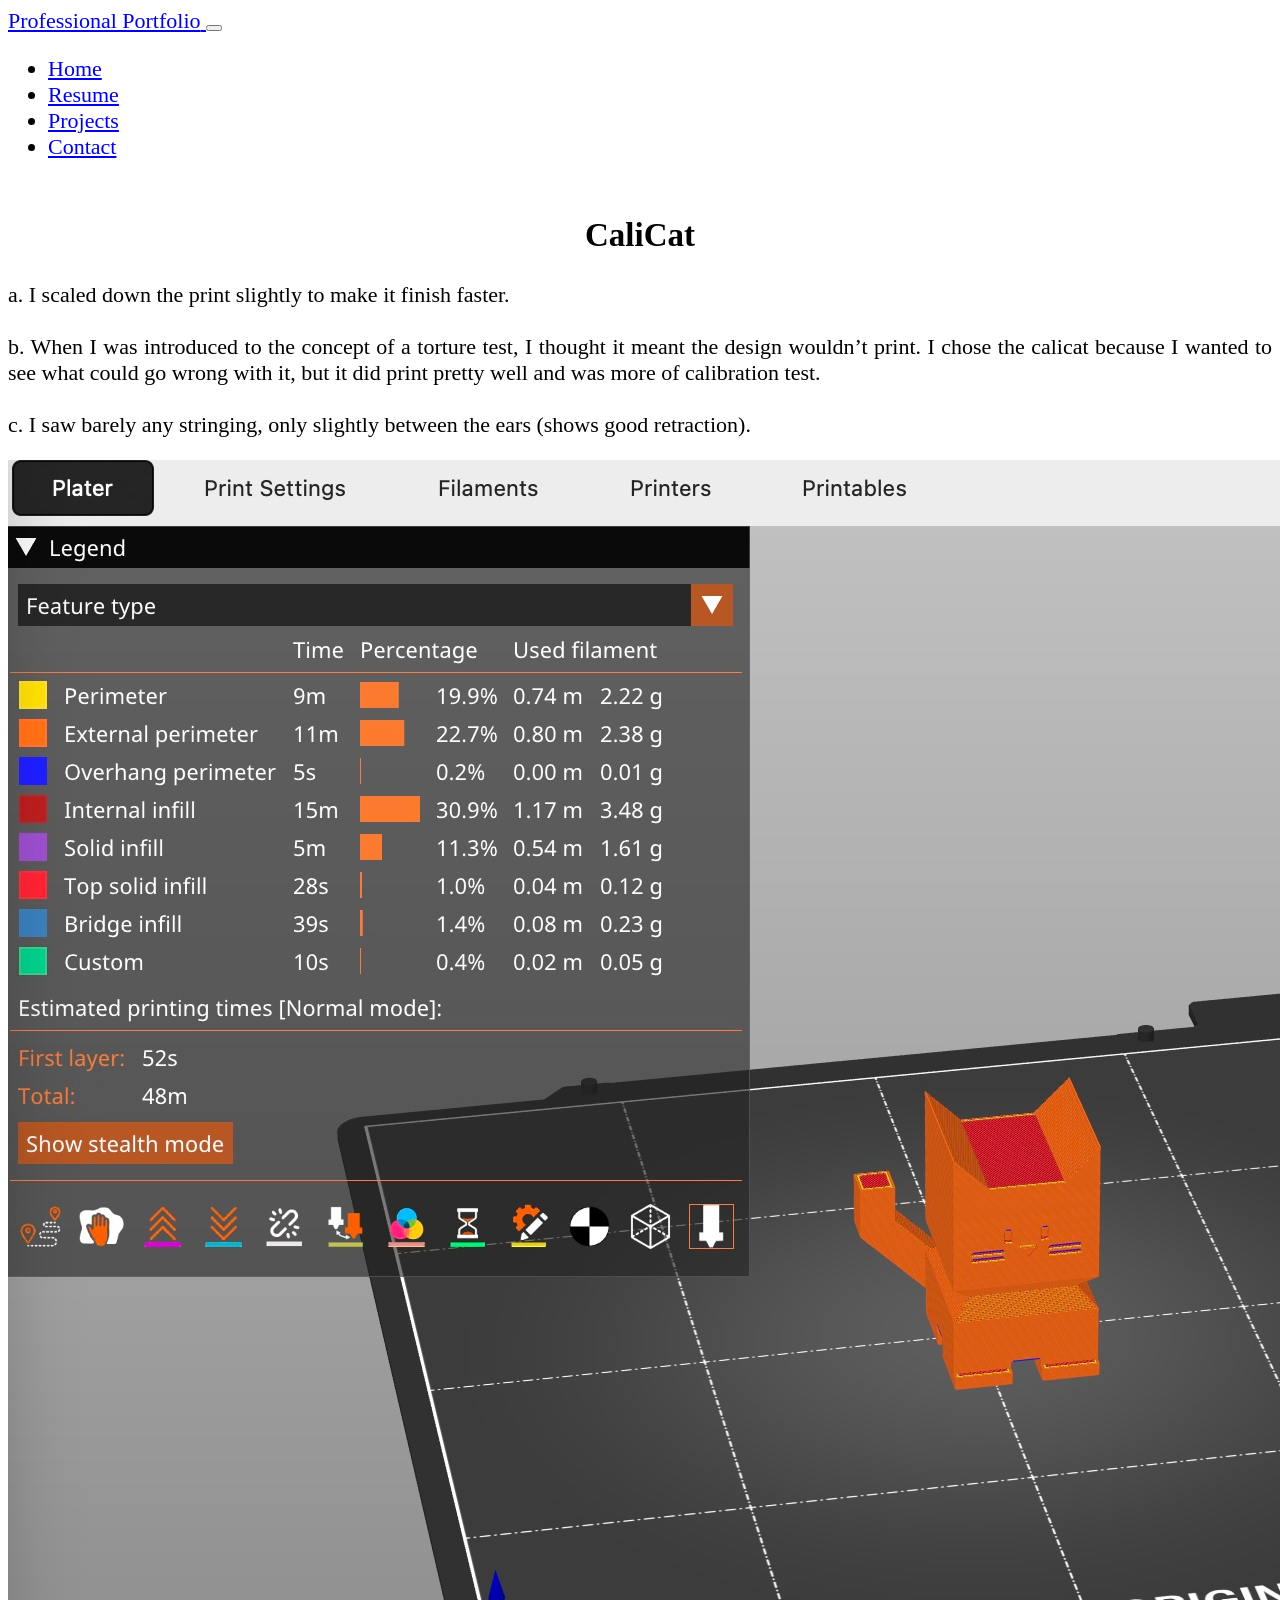
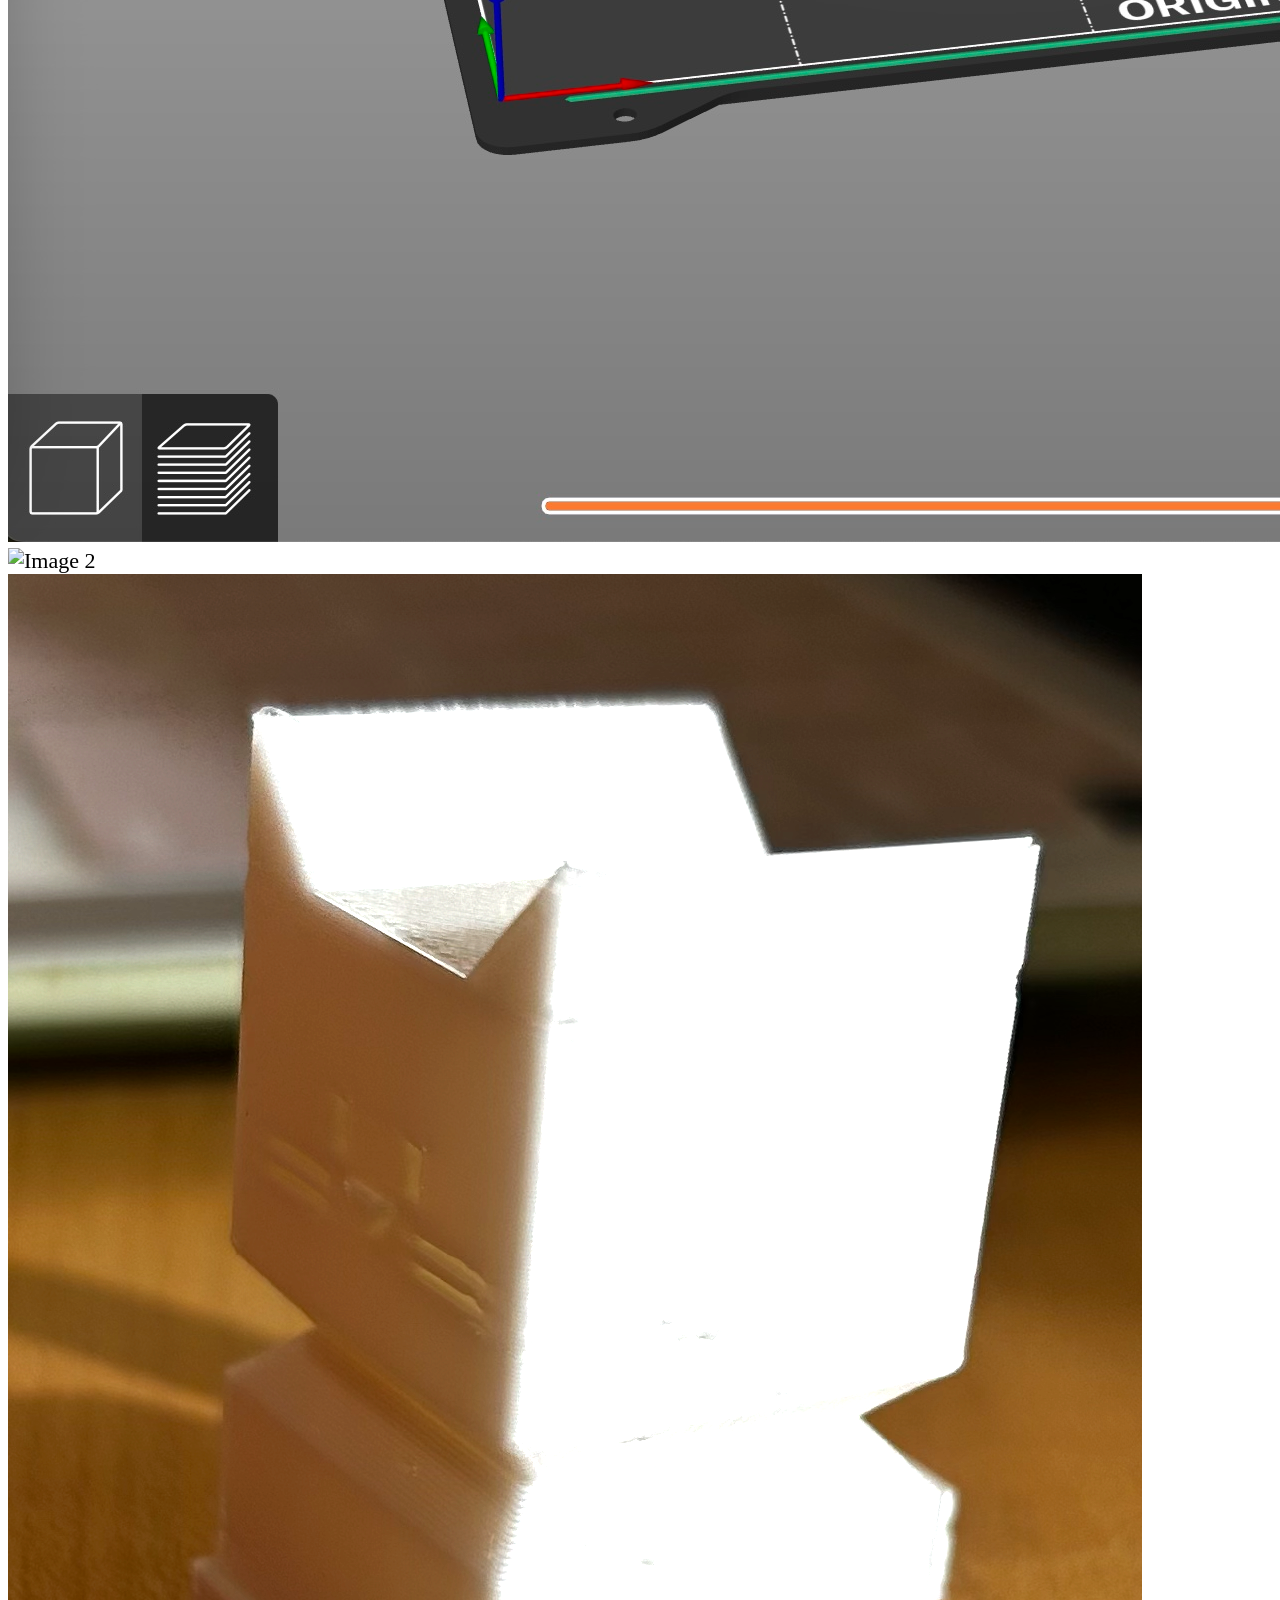
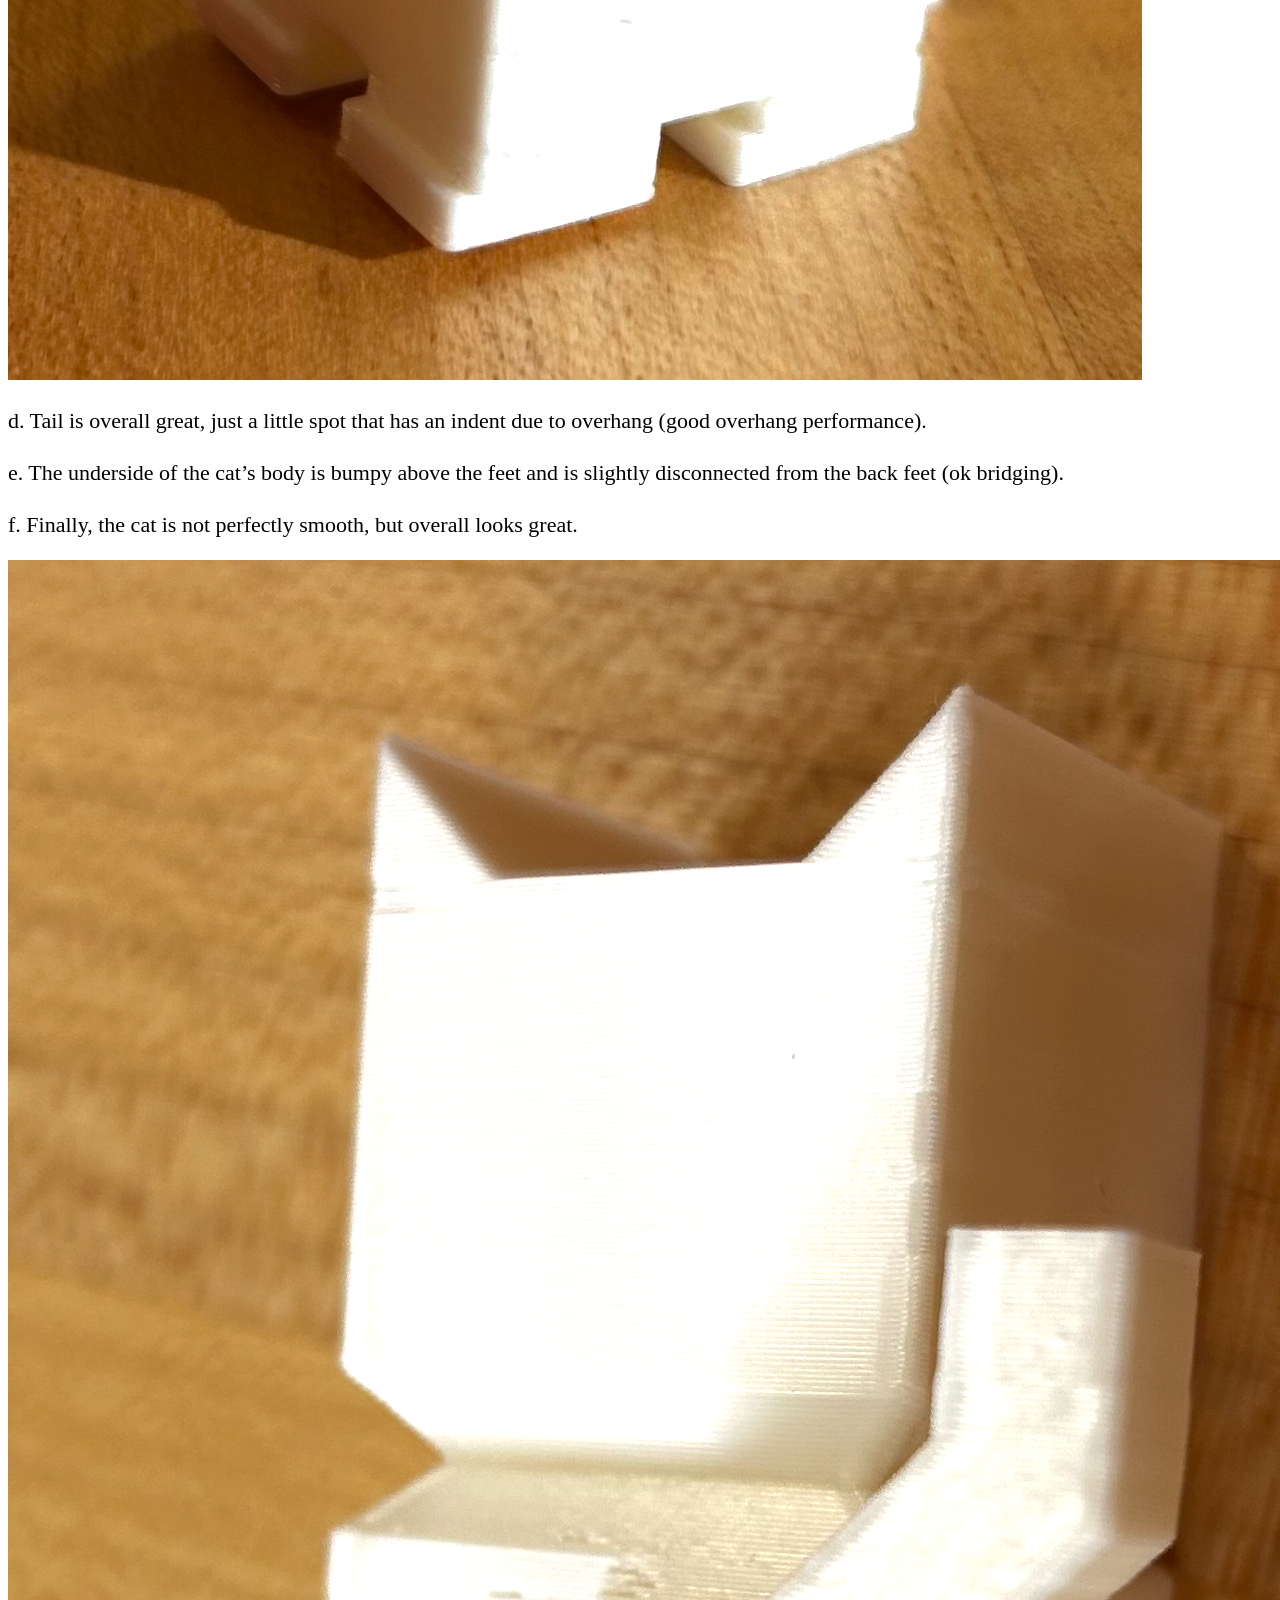
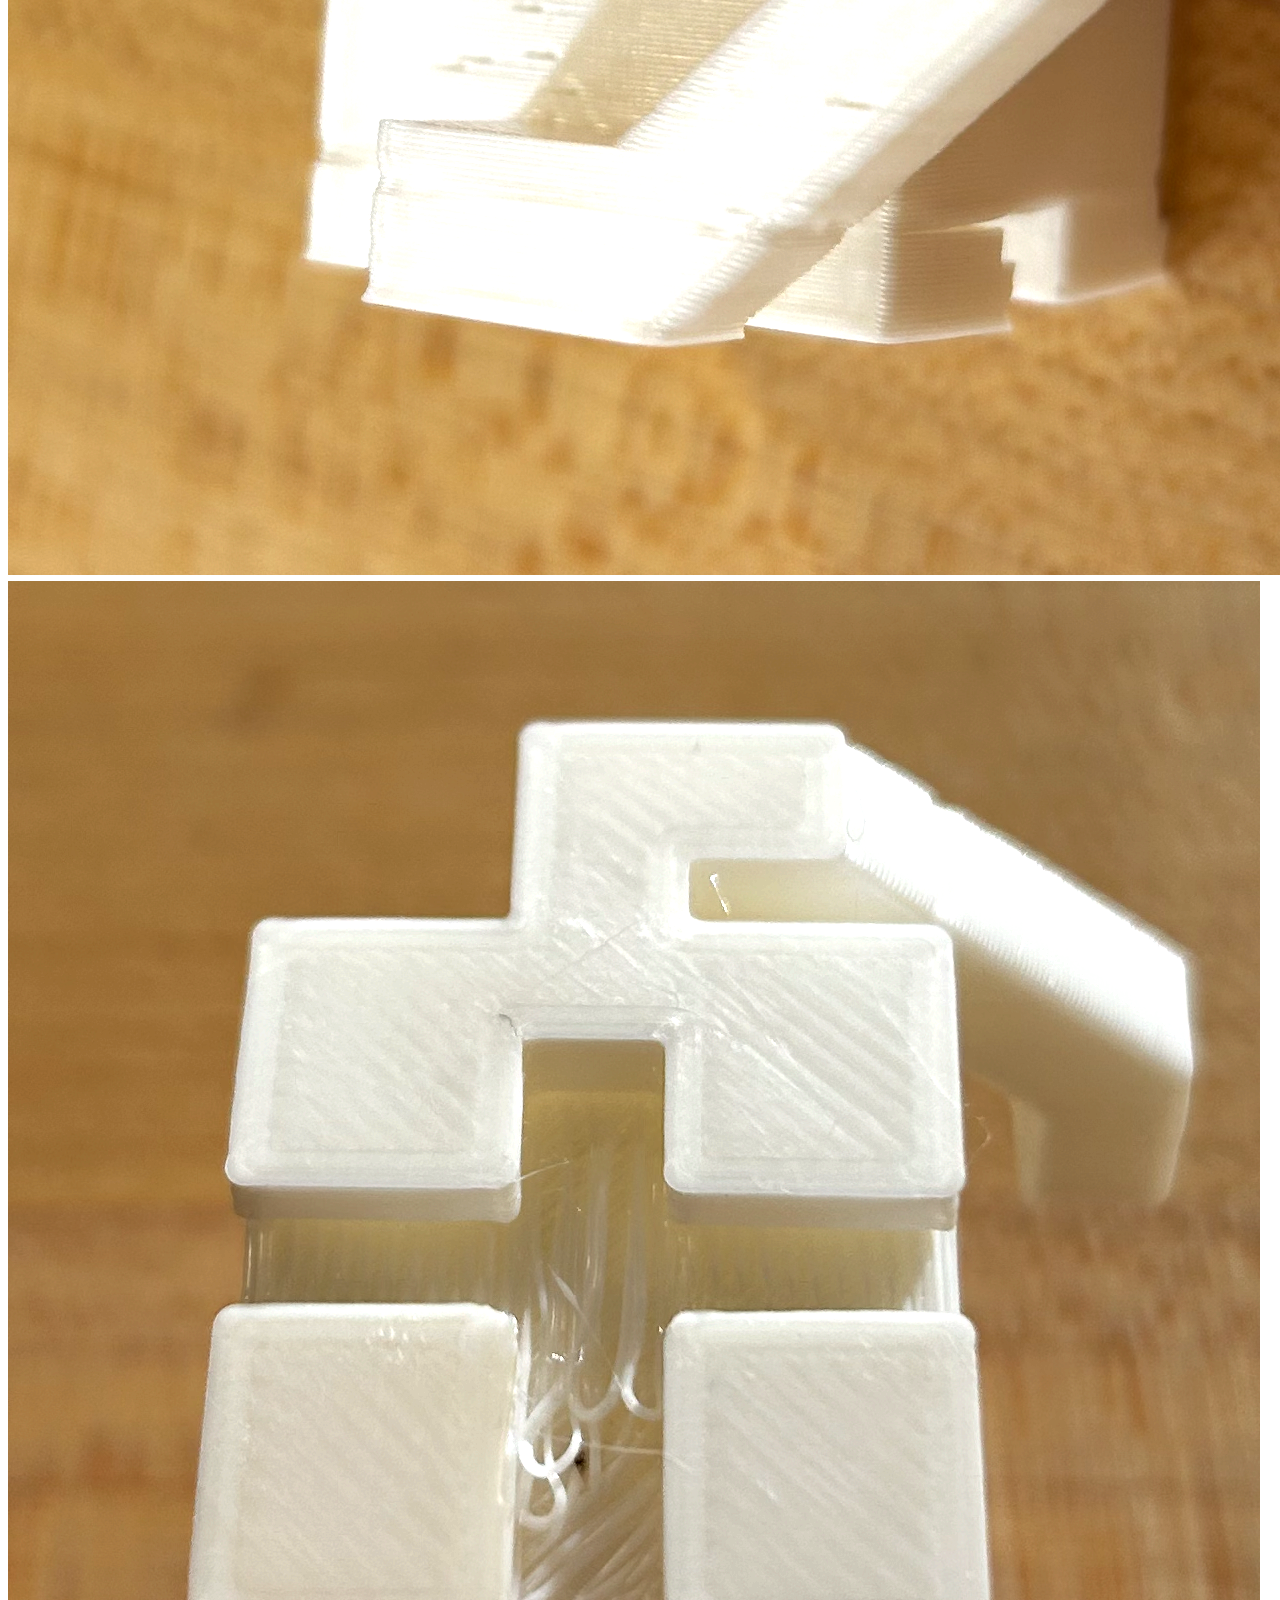
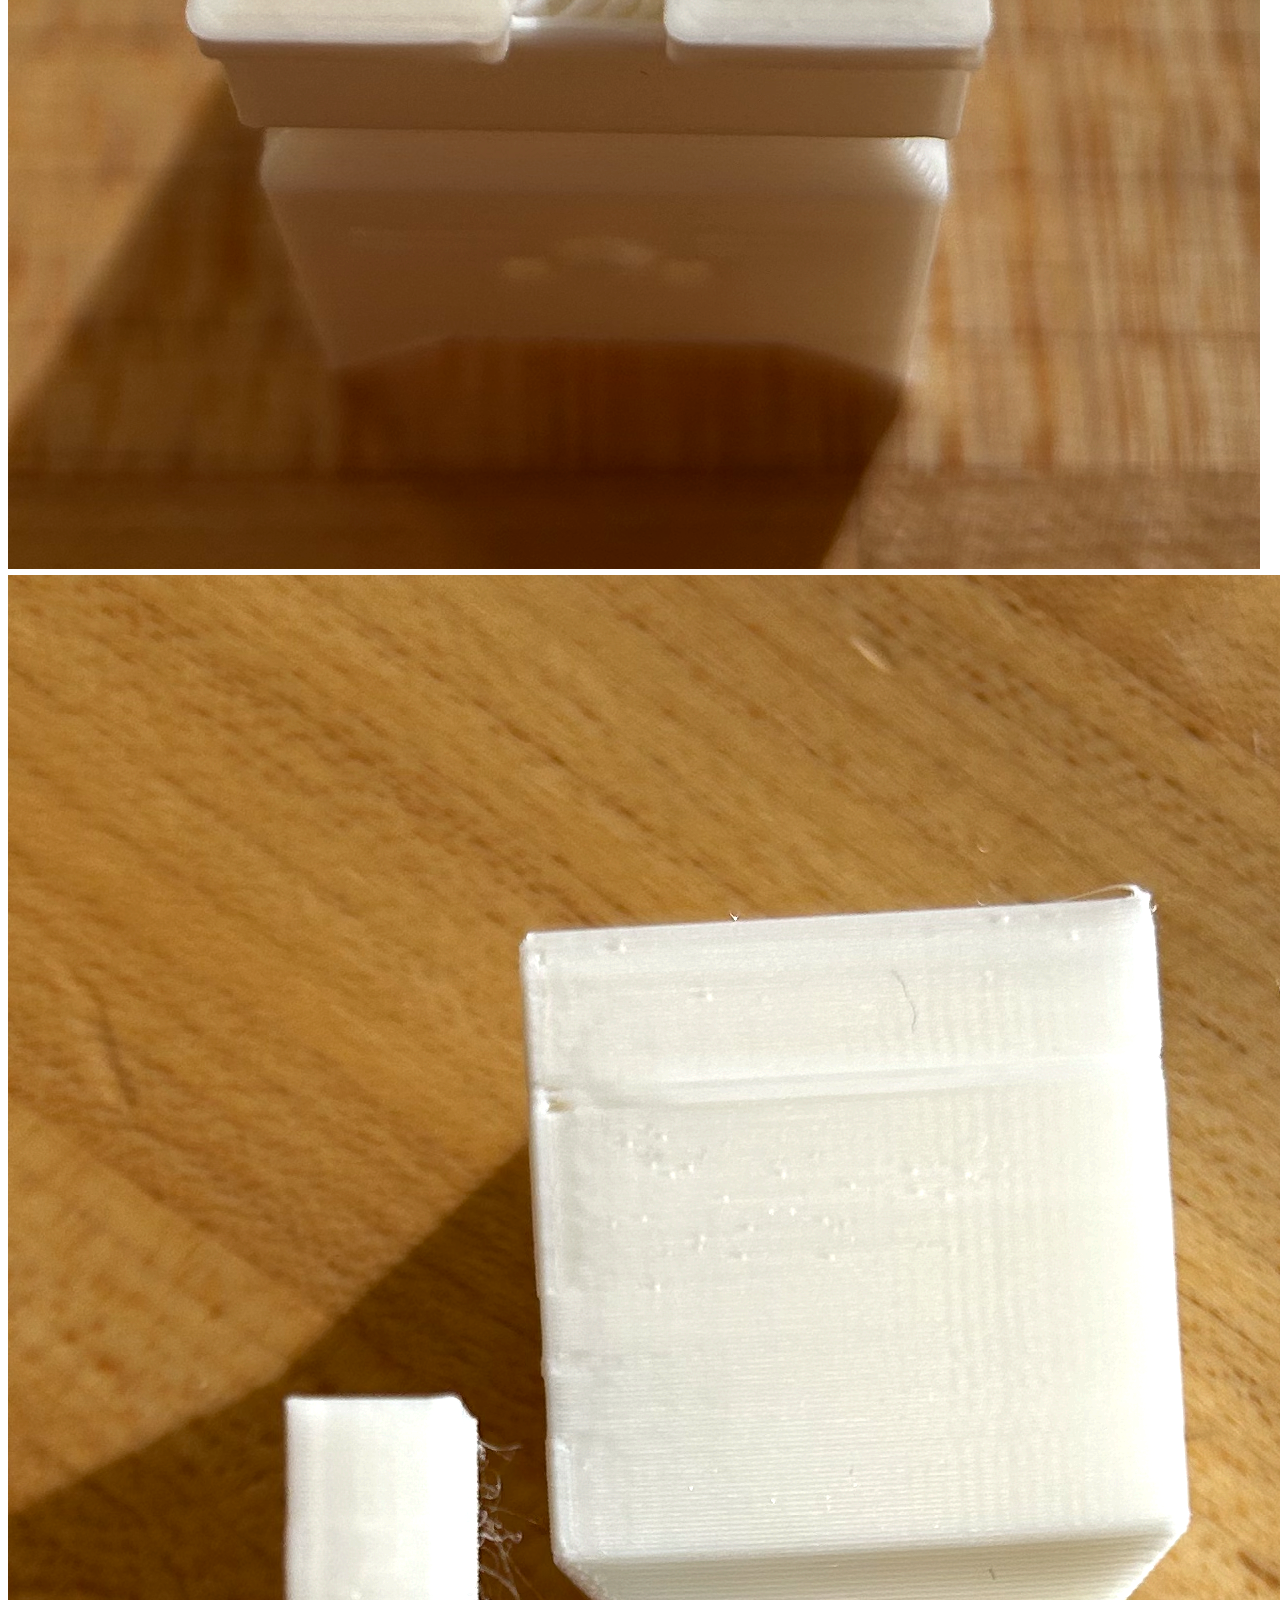
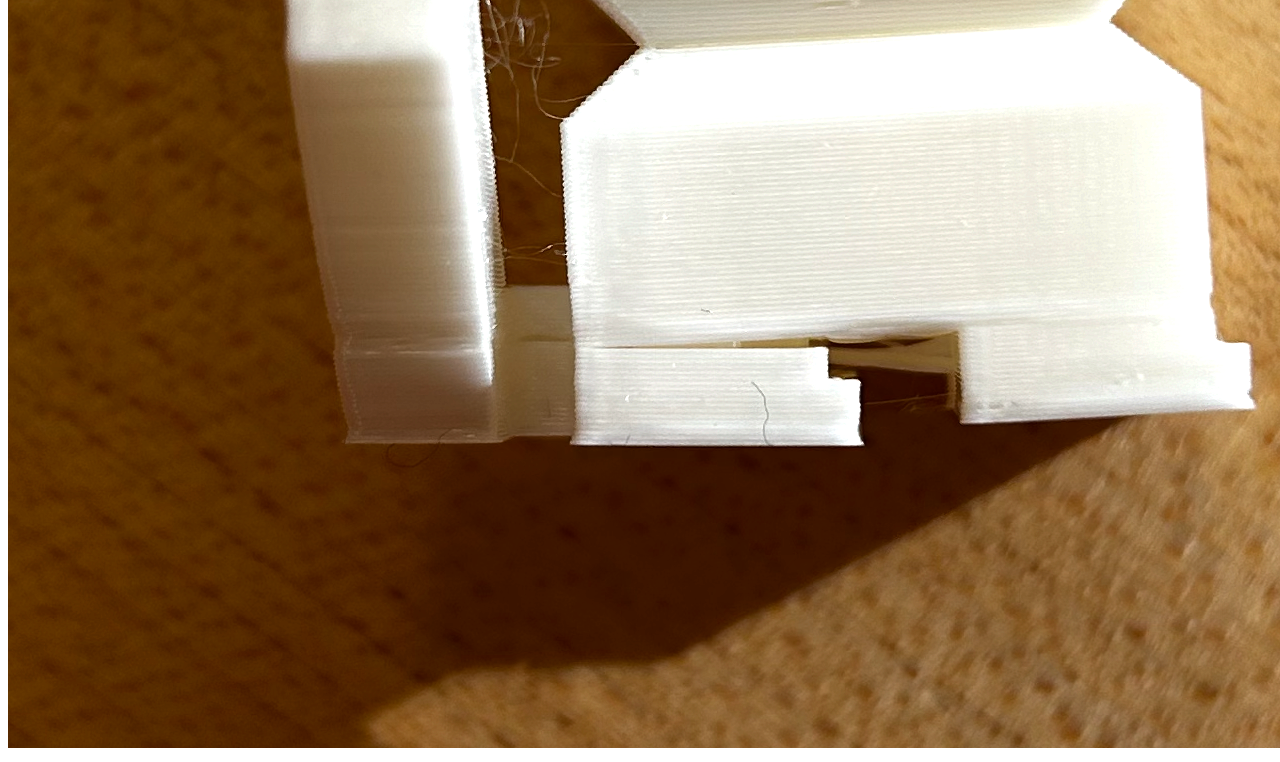
==== project2.html @ e6cbbf7a "second change updating my website" ====
<!DOCTYPE html>
<!-- saved from url=(0047)https://gleverette.github.io/ENGR11A/prusa.html -->
<html lang="en"><head><meta http-equiv="Content-Type" content="text/html; charset=UTF-8">
    <link href="./Giana&#39;sSubpage_files/css" rel="stylesheet">
    <style>
    body {
        font-family: 'Nunito';font-size: 22px;
    }
    </style>
    <head>
        <meta charset="utf-8" />
        <meta name="viewport" content="width=device-width, initial-scale=1, shrink-to-fit=no" />
        <meta name="description" content="" />
        <meta name="author" content="" />
        <title>Maria Mykhaylyk's Projects</title>
        <!-- Favicon-->
        <link rel="icon" type="image/x-icon" href="assets/favicon.ico" />
        <!-- Custom Google font-->
        <link rel="preconnect" href="https://fonts.googleapis.com" />
        <link rel="preconnect" href="https://fonts.gstatic.com" crossorigin />
        <link href="https://fonts.googleapis.com/css2?family=Plus+Jakarta+Sans:wght@100;200;300;400;500;600;700;800;900&amp;display=swap" rel="stylesheet" />
        <!-- Bootstrap icons-->
        <link href="https://cdn.jsdelivr.net/npm/bootstrap-icons@1.8.1/font/bootstrap-icons.css" rel="stylesheet" />
        <!-- Core theme CSS (includes Bootstrap)-->
        <link href="css/styles.css" rel="stylesheet" />
    </head>
    <body class="d-flex flex-column h-100 bg-light" data-new-gr-c-s-check-loaded="14.1270.0" data-gr-ext-installed="">

    
        
        <meta name="viewport" content="width=device-width, initial-scale=1, shrink-to-fit=no">
        <meta name="description" content="">
        <meta name="author" content="">
        <title>Personal - Start Bootstrap Template</title>
        <!-- Favicon-->
        <link rel="icon" type="image/x-icon" href="https://gleverette.github.io/ENGR11A/assets/favicon.ico">
        <!-- Custom Google font-->
        <link rel="preconnect" href="https://fonts.googleapis.com/">
        <link rel="preconnect" href="https://fonts.gstatic.com/" crossorigin="">
        <link href="./Giana&#39;sSubpage_files/css2" rel="stylesheet">
        <!-- Bootstrap icons-->
        <link href="./Giana&#39;sSubpage_files/bootstrap-icons.css" rel="stylesheet">
        <!-- Core theme CSS (includes Bootstrap)-->
        <link href="./Giana&#39;sSubpage_files/styles.css" rel="stylesheet">

        <nav class="navbar navbar-expand-lg navbar-light bg-white py-3">
            <div class="container px-5">
                <a class="navbar-brand" href="../index.html">
                    <span class="fw-bolder text-primary">Professional Portfolio</span>
                </a>

                <button class="navbar-toggler" type="button" data-bs-toggle="collapse" data-bs-target="#navbarSupportedContent"
                    aria-controls="navbarSupportedContent" aria-expanded="false" aria-label="Toggle navigation">
                    <span class="navbar-toggler-icon"></span>
                </button>

                <div class="collapse navbar-collapse" id="navbarSupportedContent">
                    <ul class="navbar-nav ms-auto mb-2 mb-lg-0 small fw-bolder">
                        <li class="nav-item"><a class="nav-link" href="index.html">Home</a></li>
                        <li class="nav-item"><a class="nav-link" href="resume.html">Resume</a></li>
                        <li class="nav-item"><a class="nav-link" href="projects.html">Projects</a></li>
                        <li class="nav-item"><a class="nav-link" href="contact.html">Contact</a></li>
                    </ul>
                </div>
            </div>
        </nav>
 
        <h2 style="font-family: &#39;Nunito&#39;; font-weight: bold; text-align:center; padding-top:30px;">
            CaliCat
        </h2>
        <div class="container">

            <!-- TEXT BLOCK 1 -->
            <div class="row mb-4">
                <div class="col-lg-10 mx-auto" style="text-align: justify;">
                    <p>
                        a. I scaled down the print slightly to make it finish faster.<br><br>
                        b. When I was introduced to the concept of a torture test, I thought it meant the design wouldn’t print. I chose the calicat because I wanted to see what could go wrong with it, but it did print pretty well and was more of calibration test.<br><br>
                        c. I saw barely any stringing, only slightly between the ears (shows good retraction). 
                        
                    </p>
                </div>
            </div>

            <!-- IMAGE ROW 1 -->
            <div class="row mb-5">
                <div class="col-md-6">
                    <img src="assets/catpic2.png" class="img-fluid rounded mb-3" alt="Image 1">
                </div>
                <div class="col-md-3">
                    <img src="assets/catpic3.png" class="img-fluid rounded mb-3" alt="Image 2">
                </div>
                <div class="col-md-3">
                    <img src="assets/catpic4.png" class="img-fluid rounded mb-3" alt="Image 3">
                </div>
            </div>

            <!-- TEXT BLOCK 2 -->
            <div class="row mb-4">
                <div class="col-lg-10 mx-auto" style="text-align: justify;">
                    <p>
                        d. Tail is overall great, just a little spot that has an indent due to overhang (good overhang performance). <br><br>
                        e. The underside of the cat’s body is bumpy above the feet and is slightly disconnected from the back feet (ok bridging). <br><br>
                        f. Finally, the cat is not perfectly smooth, but overall looks great.
                    </p>
                </div>
            </div>

            <!-- IMAGE ROW 2 -->
            <div class="row mb-5">
                <div class="col-md-4">
                    <img src="assets/catpic5.png" class="img-fluid rounded mb-3" alt="Image 4">
                </div>
                <div class="col-md-4">
                    <img src="assets/catpic7.png" class="img-fluid rounded mb-3" alt="Image 5">
                </div>
                <div class="col-md-4">
                    <img src="assets/catpic6.png" class="img-fluid rounded mb-3" alt="Image 6">
                </div>
            </div>

        </div>

        
    
        <main class="flex-shrink-0"> 

        </main></body><grammarly-desktop-integration data-grammarly-shadow-root="true"><template shadowrootmode="open"><style>
      div.grammarly-desktop-integration {
        position: absolute;
        width: 1px;
        height: 1px;
        padding: 0;
        margin: -1px;
        overflow: hidden;
        clip: rect(0, 0, 0, 0);
        white-space: nowrap;
        border: 0;
        -moz-user-select: none;
        -webkit-user-select: none;
        -ms-user-select:none;
        user-select:none;
      }

      div.grammarly-desktop-integration:before {
        content: attr(data-content);
      }
    </style><div aria-label="grammarly-integration" role="group" tabindex="-1" class="grammarly-desktop-integration" data-content="{&quot;mode&quot;:&quot;full&quot;,&quot;isActive&quot;:true,&quot;isUserDisabled&quot;:false}"></div></template></grammarly-desktop-integration></html>
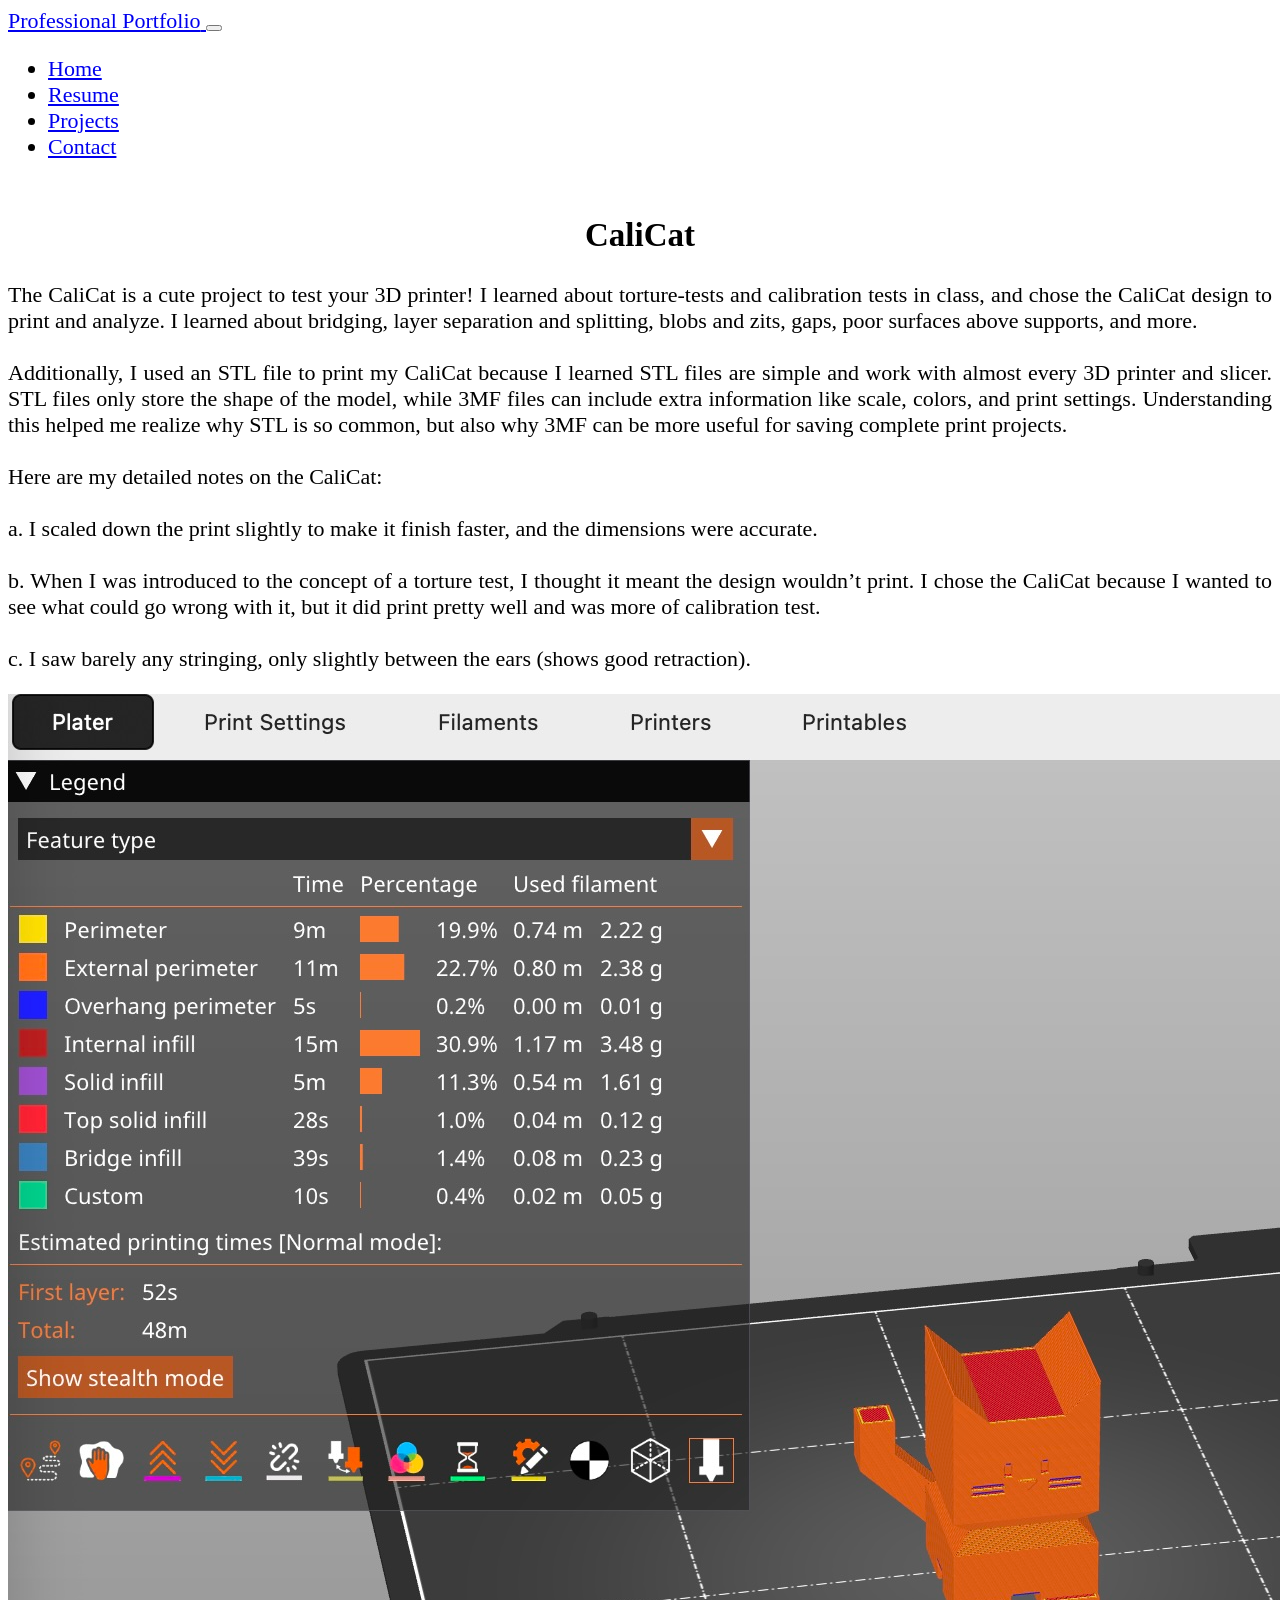
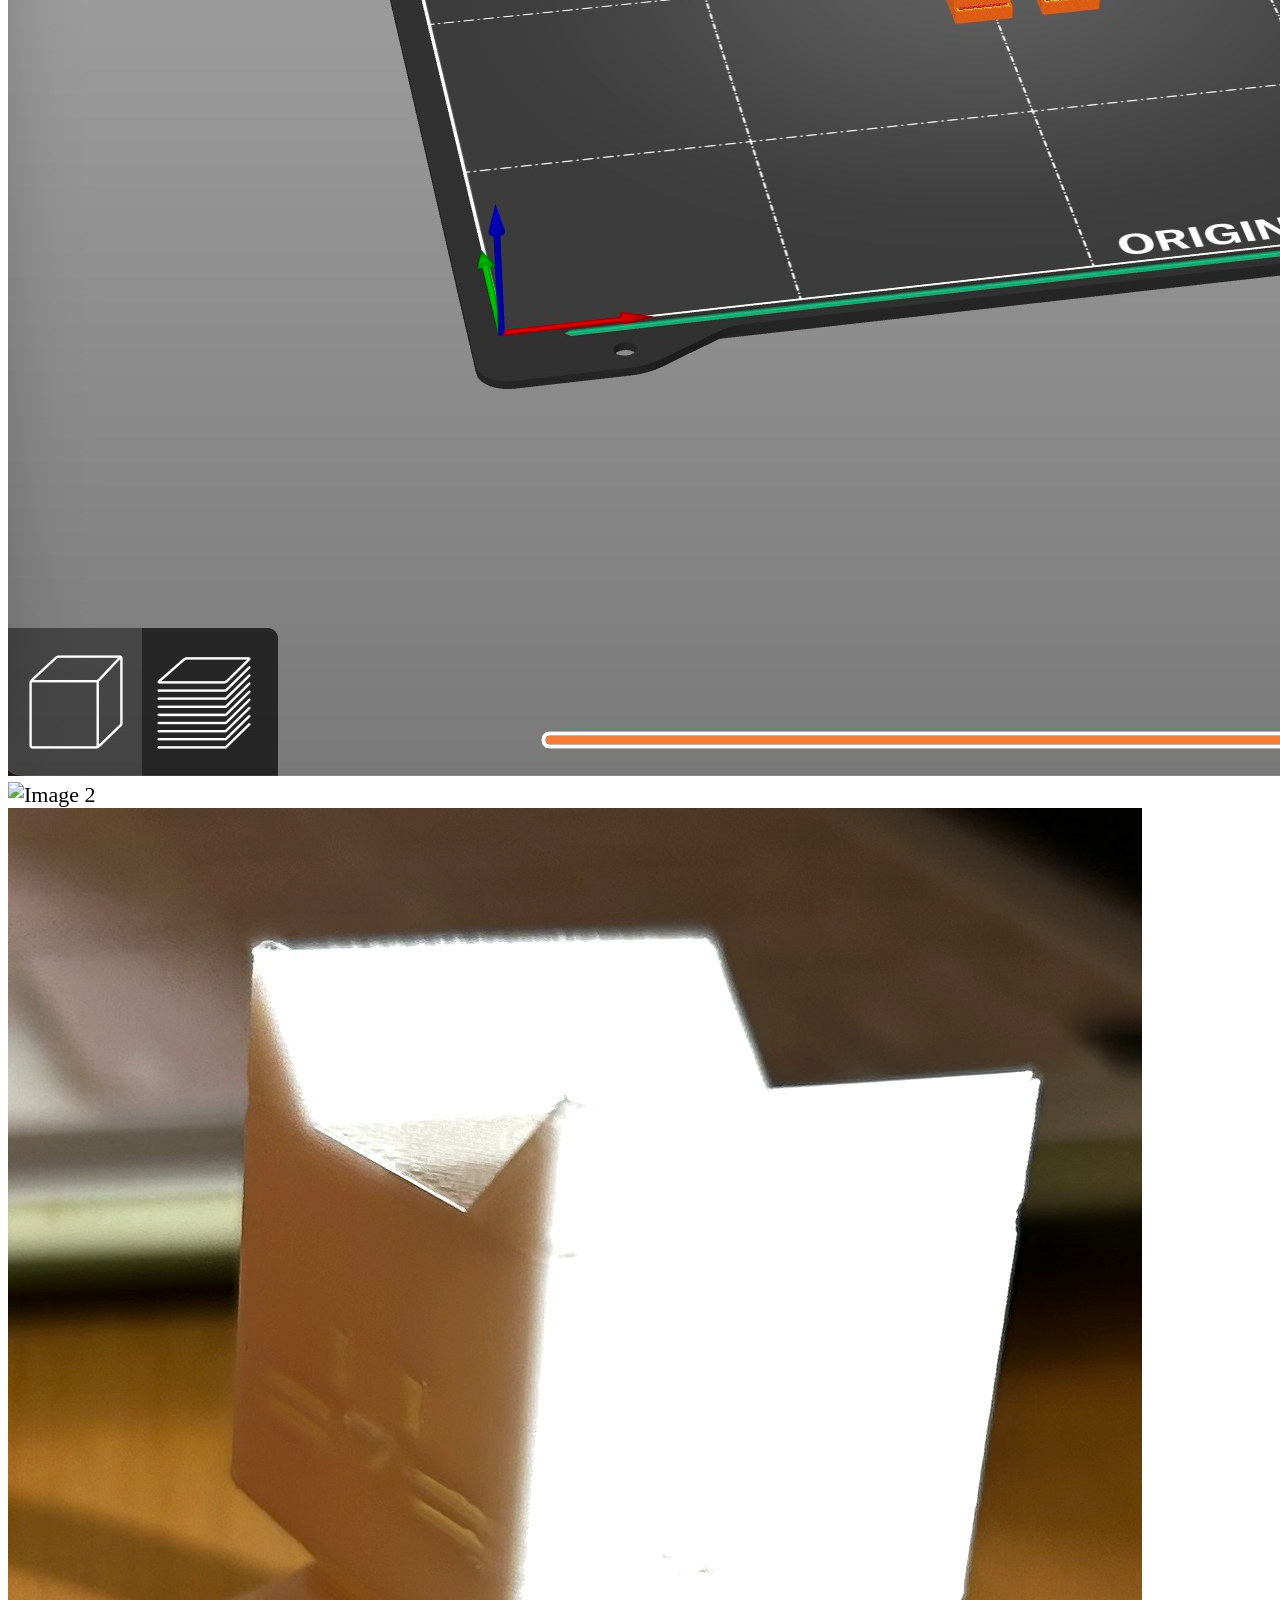
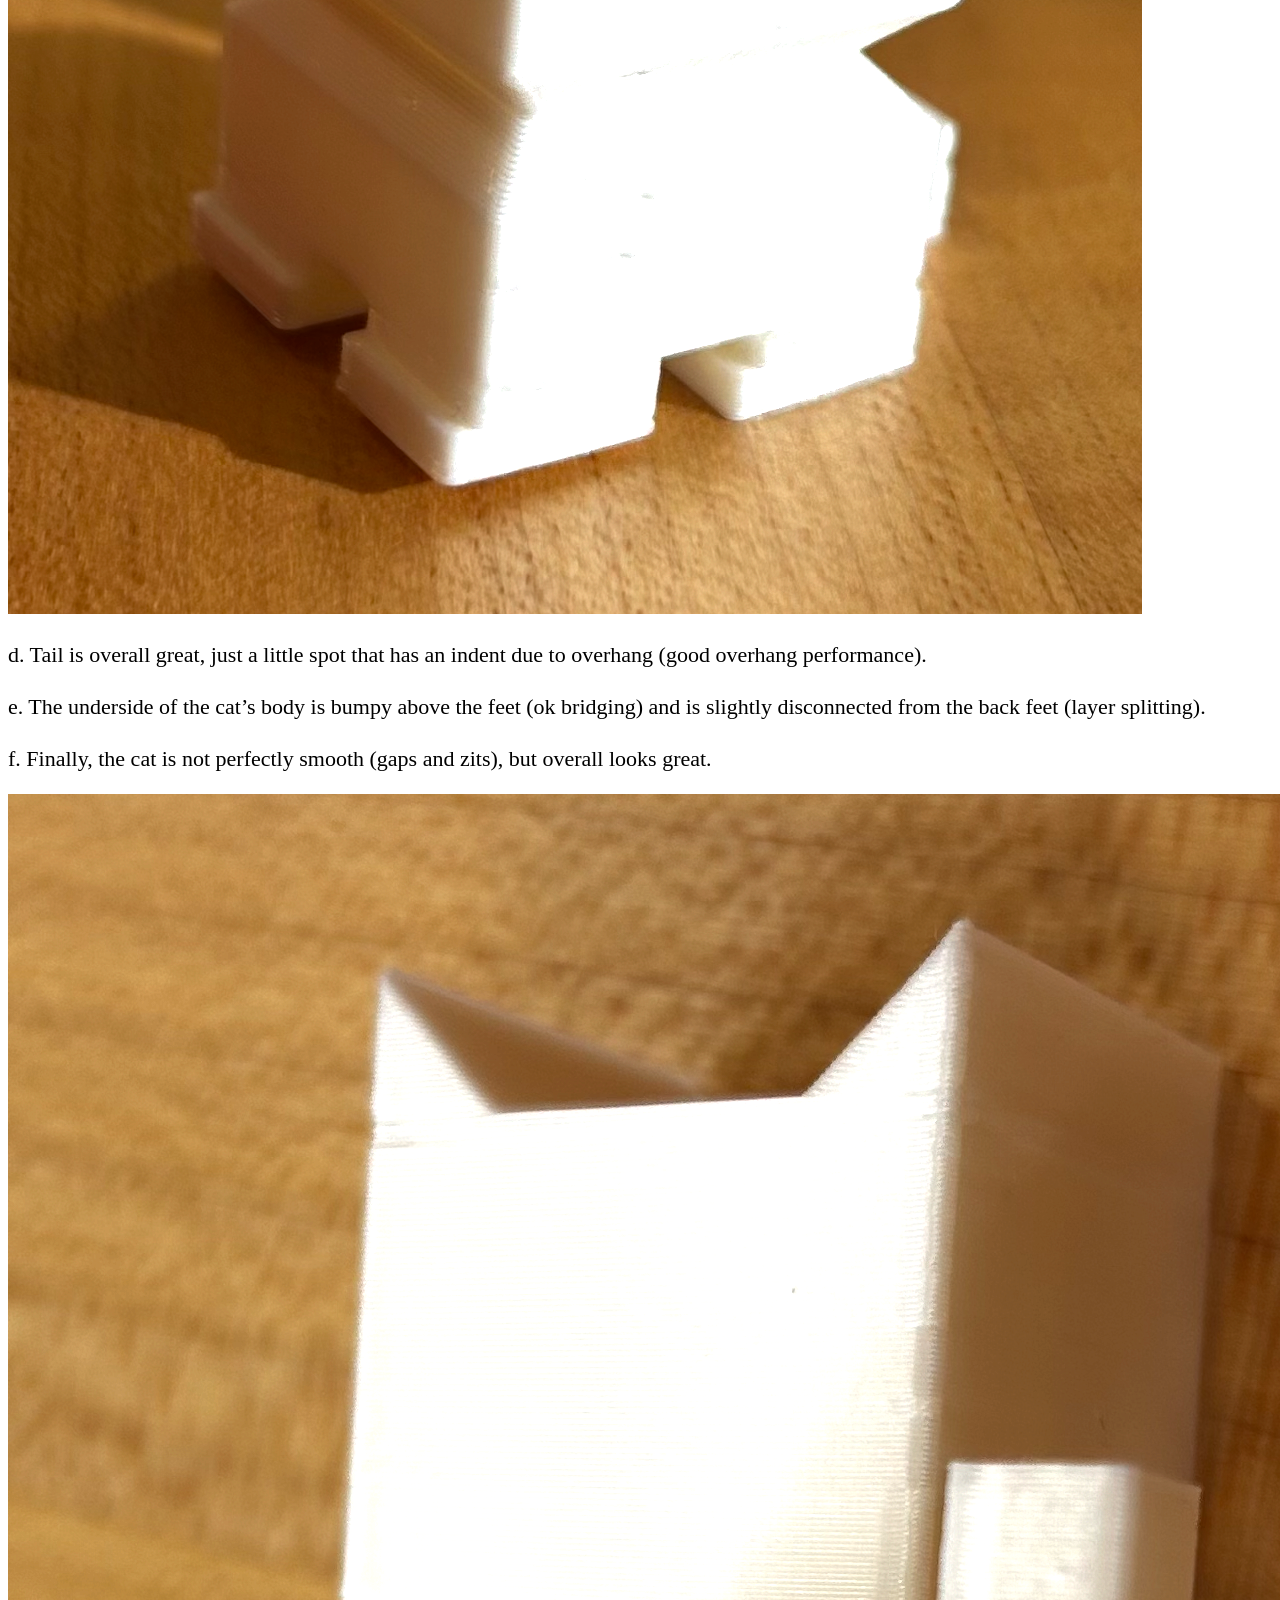
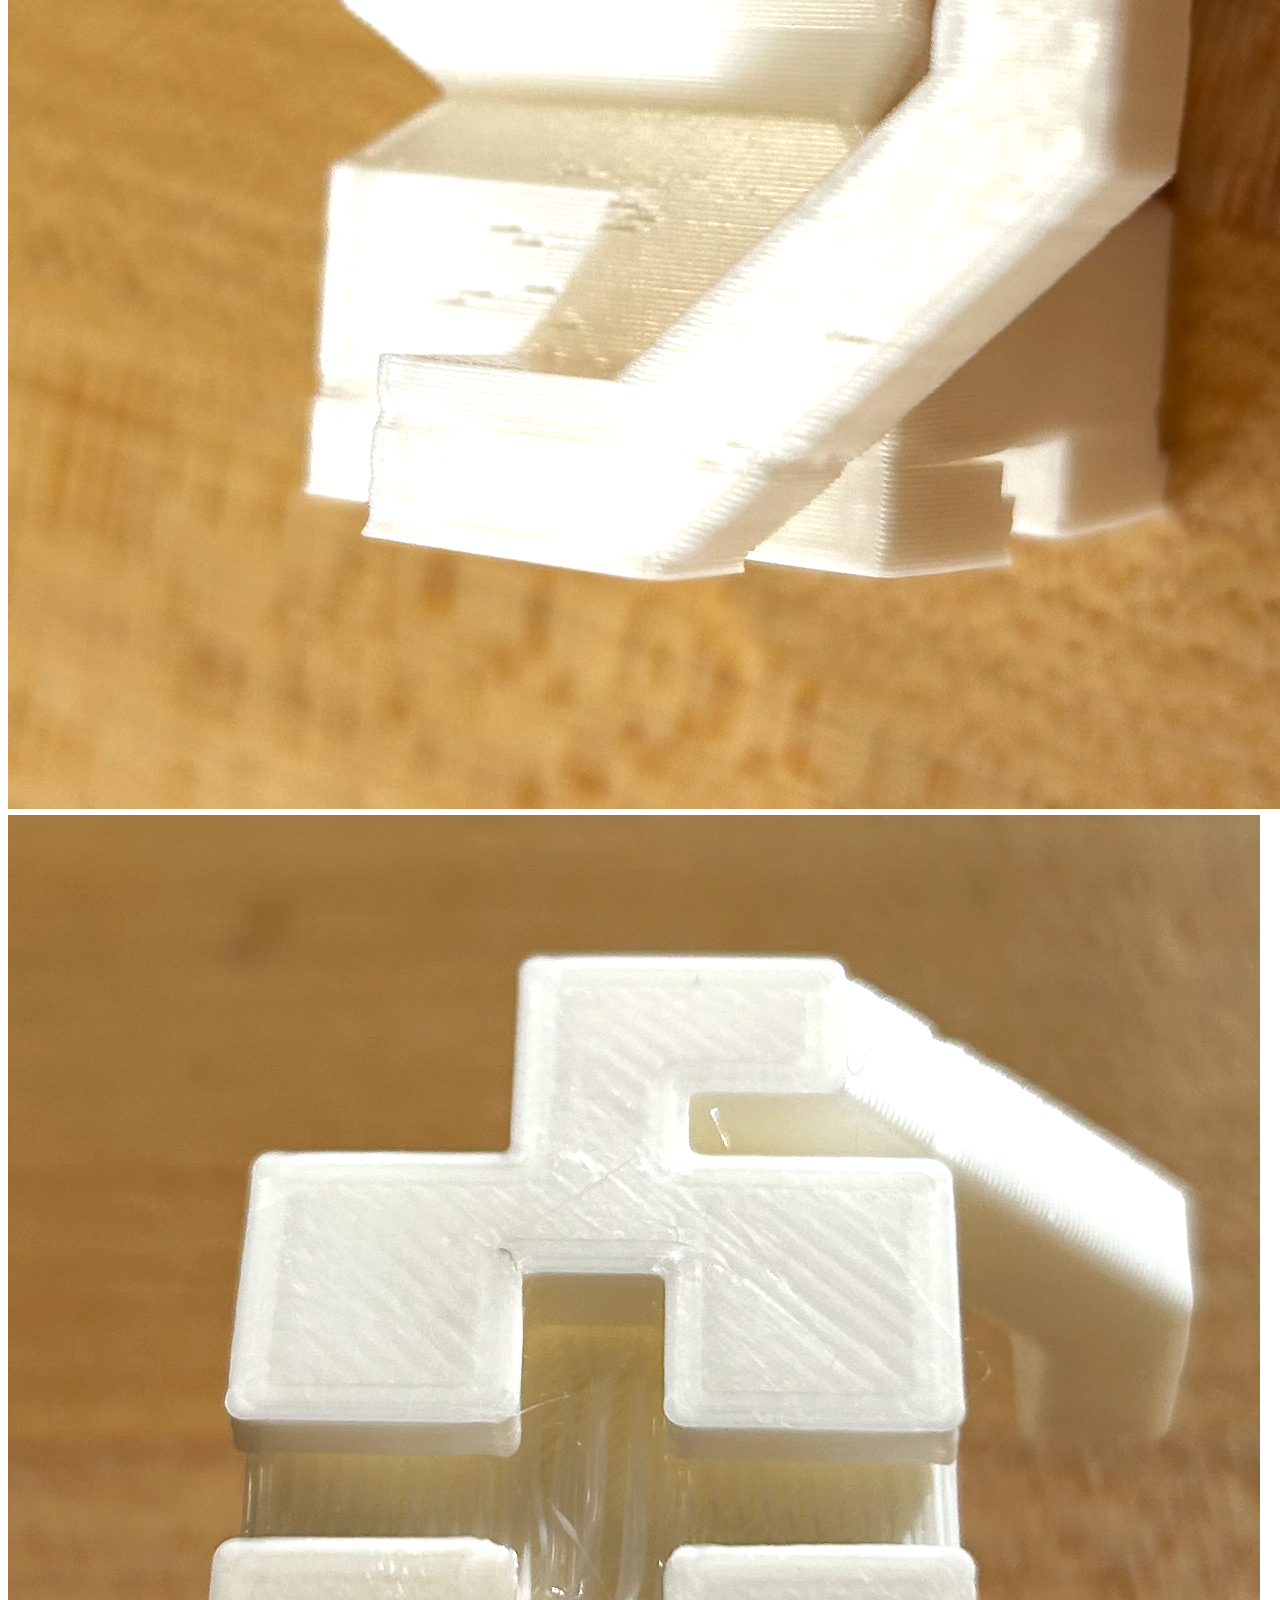
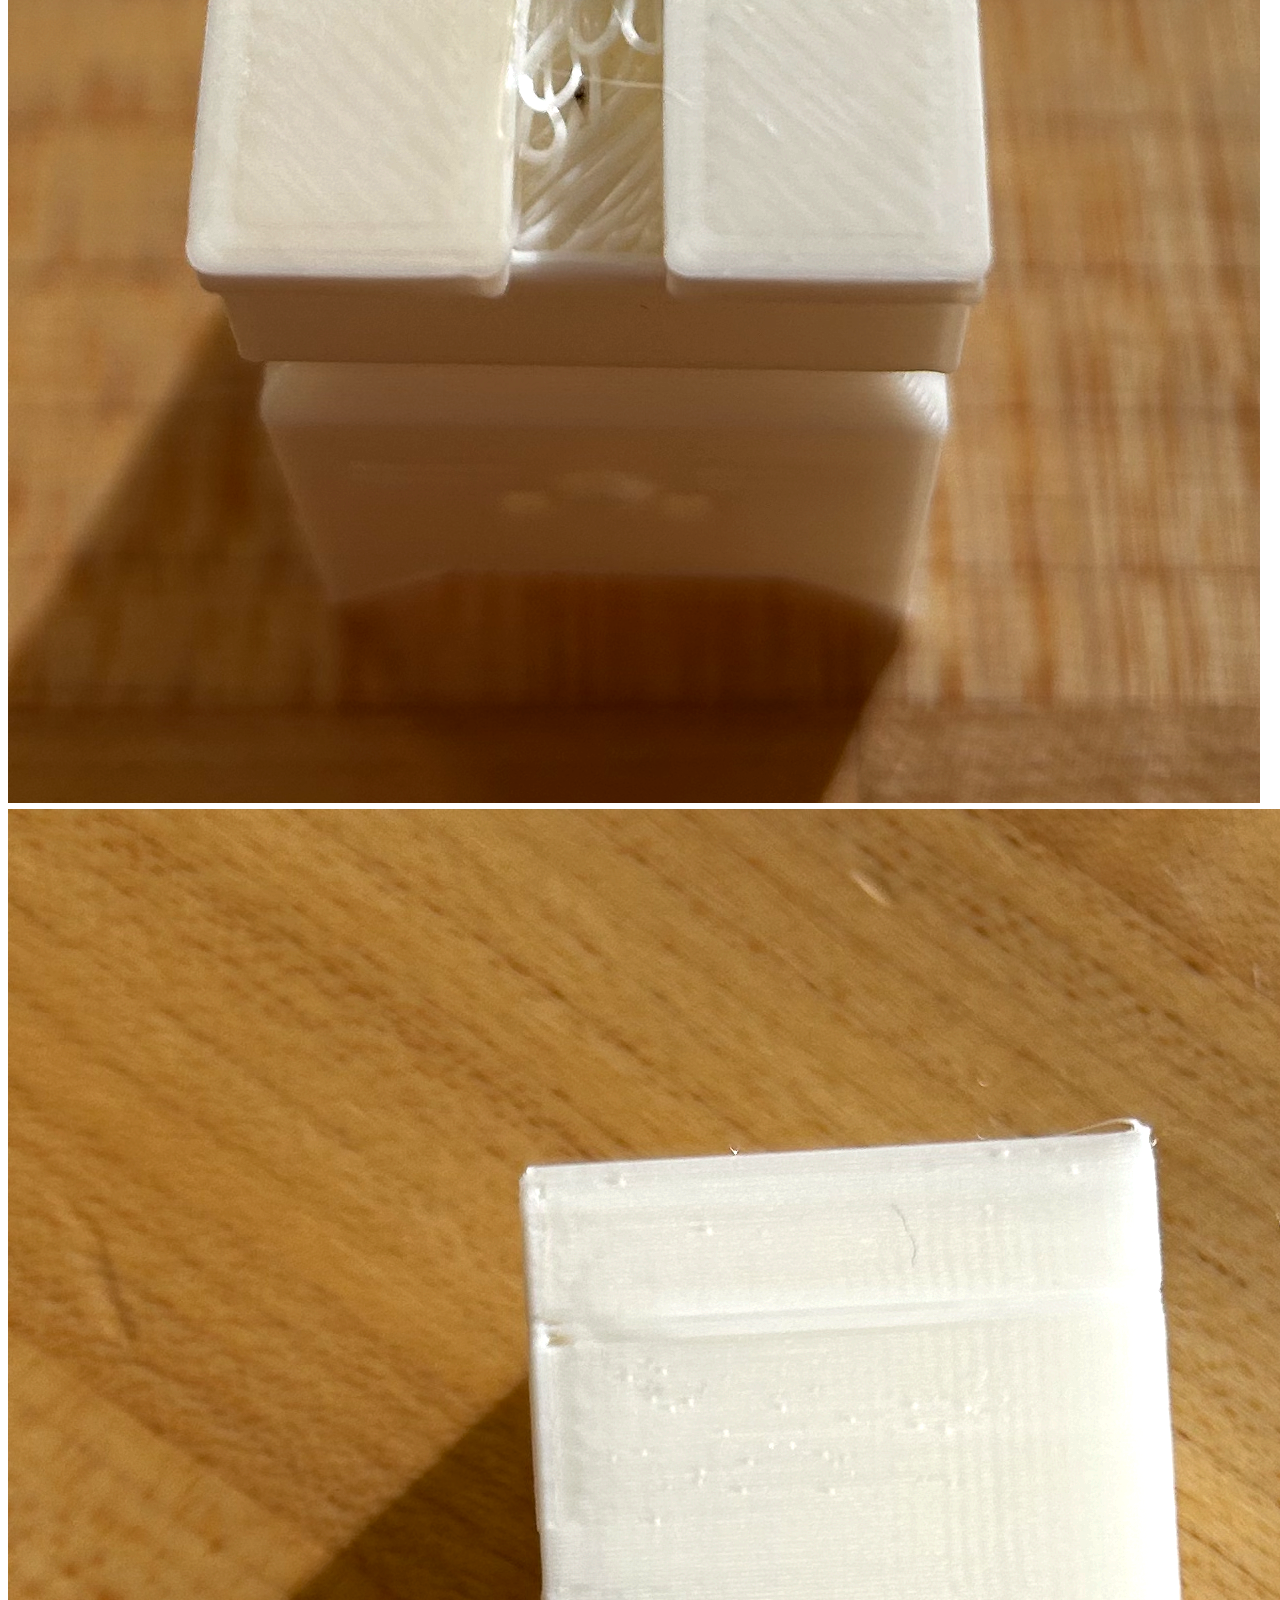
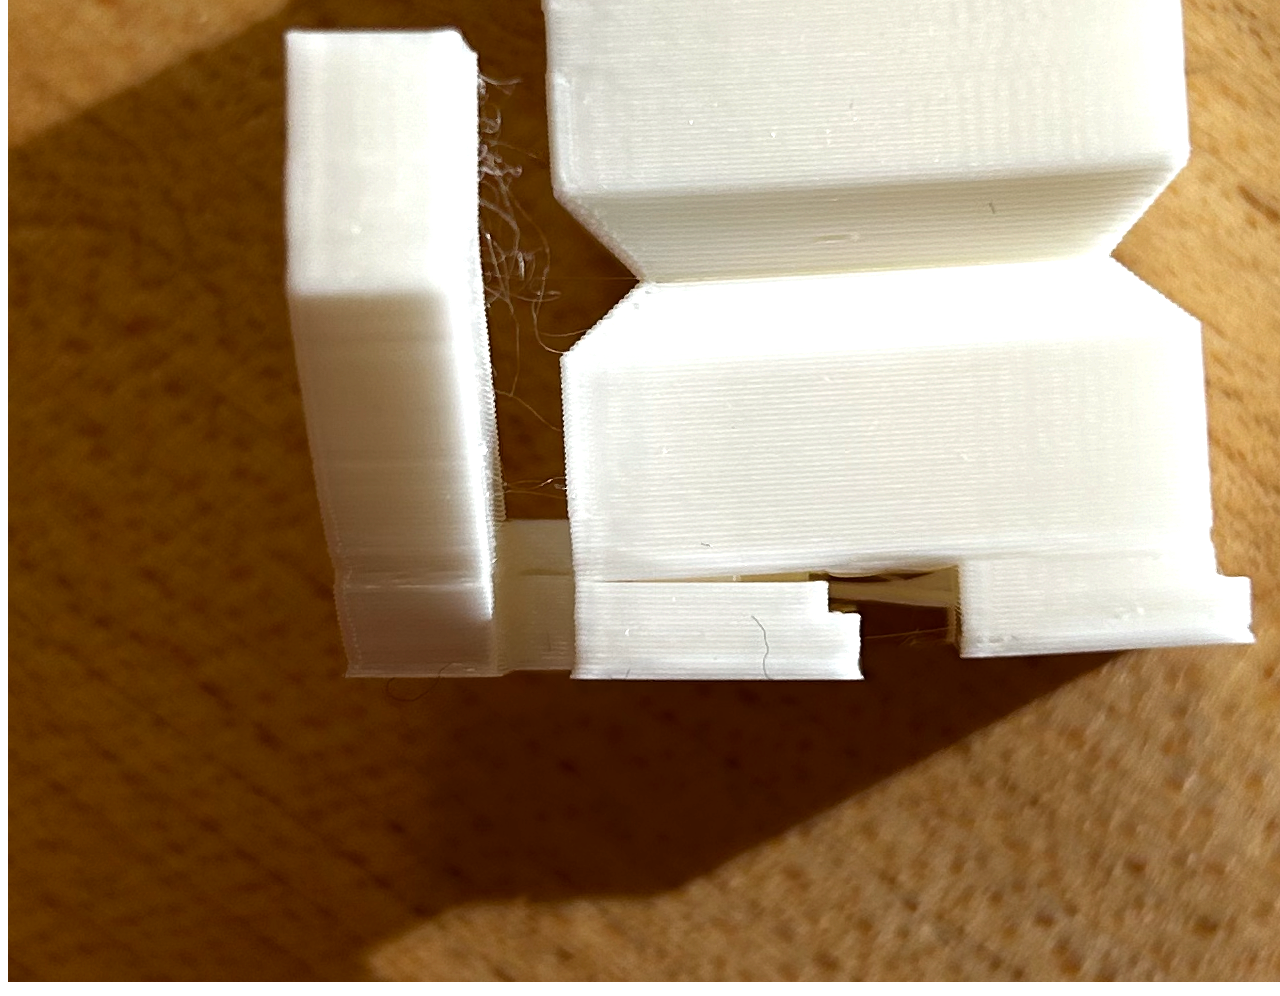
==== commit 041ef588: "update 3" ====
--- a/project2.html
+++ b/project2.html
@@ -74,8 +74,9 @@
             <div class="row mb-4">
                 <div class="col-lg-10 mx-auto" style="text-align: justify;">
                     <p>
-                        a. I scaled down the print slightly to make it finish faster.<br><br>
-                        b. When I was introduced to the concept of a torture test, I thought it meant the design wouldn’t print. I chose the calicat because I wanted to see what could go wrong with it, but it did print pretty well and was more of calibration test.<br><br>
+                        The CaliCat is a cute project to test your 3D printer! I learned about torture-tests and calibration tests in class, and chose the CaliCat design to print and analyze. I learned about bridging, layer separation and splitting, blobs and zits, gaps, poor surfaces above supports, and more.<br><br> Additionally, I used an STL file to print my CaliCat because I learned STL files are simple and work with almost every 3D printer and slicer. STL files only store the shape of the model, while 3MF files can include extra information like scale, colors, and print settings. Understanding this helped me realize why STL is so common, but also why 3MF can be more useful for saving complete print projects.<br><br> Here are my detailed notes on the CaliCat:<br><br>
+                        a. I scaled down the print slightly to make it finish faster, and the dimensions were accurate.<br><br>
+                        b. When I was introduced to the concept of a torture test, I thought it meant the design wouldn’t print. I chose the CaliCat because I wanted to see what could go wrong with it, but it did print pretty well and was more of calibration test.<br><br>
                         c. I saw barely any stringing, only slightly between the ears (shows good retraction). 
                         
                     </p>
@@ -100,8 +101,8 @@
                 <div class="col-lg-10 mx-auto" style="text-align: justify;">
                     <p>
                         d. Tail is overall great, just a little spot that has an indent due to overhang (good overhang performance). <br><br>
-                        e. The underside of the cat’s body is bumpy above the feet and is slightly disconnected from the back feet (ok bridging). <br><br>
-                        f. Finally, the cat is not perfectly smooth, but overall looks great.
+                        e. The underside of the cat’s body is bumpy above the feet (ok bridging) and is slightly disconnected from the back feet (layer splitting). <br><br>
+                        f. Finally, the cat is not perfectly smooth (gaps and zits), but overall looks great.
                     </p>
                 </div>
             </div>
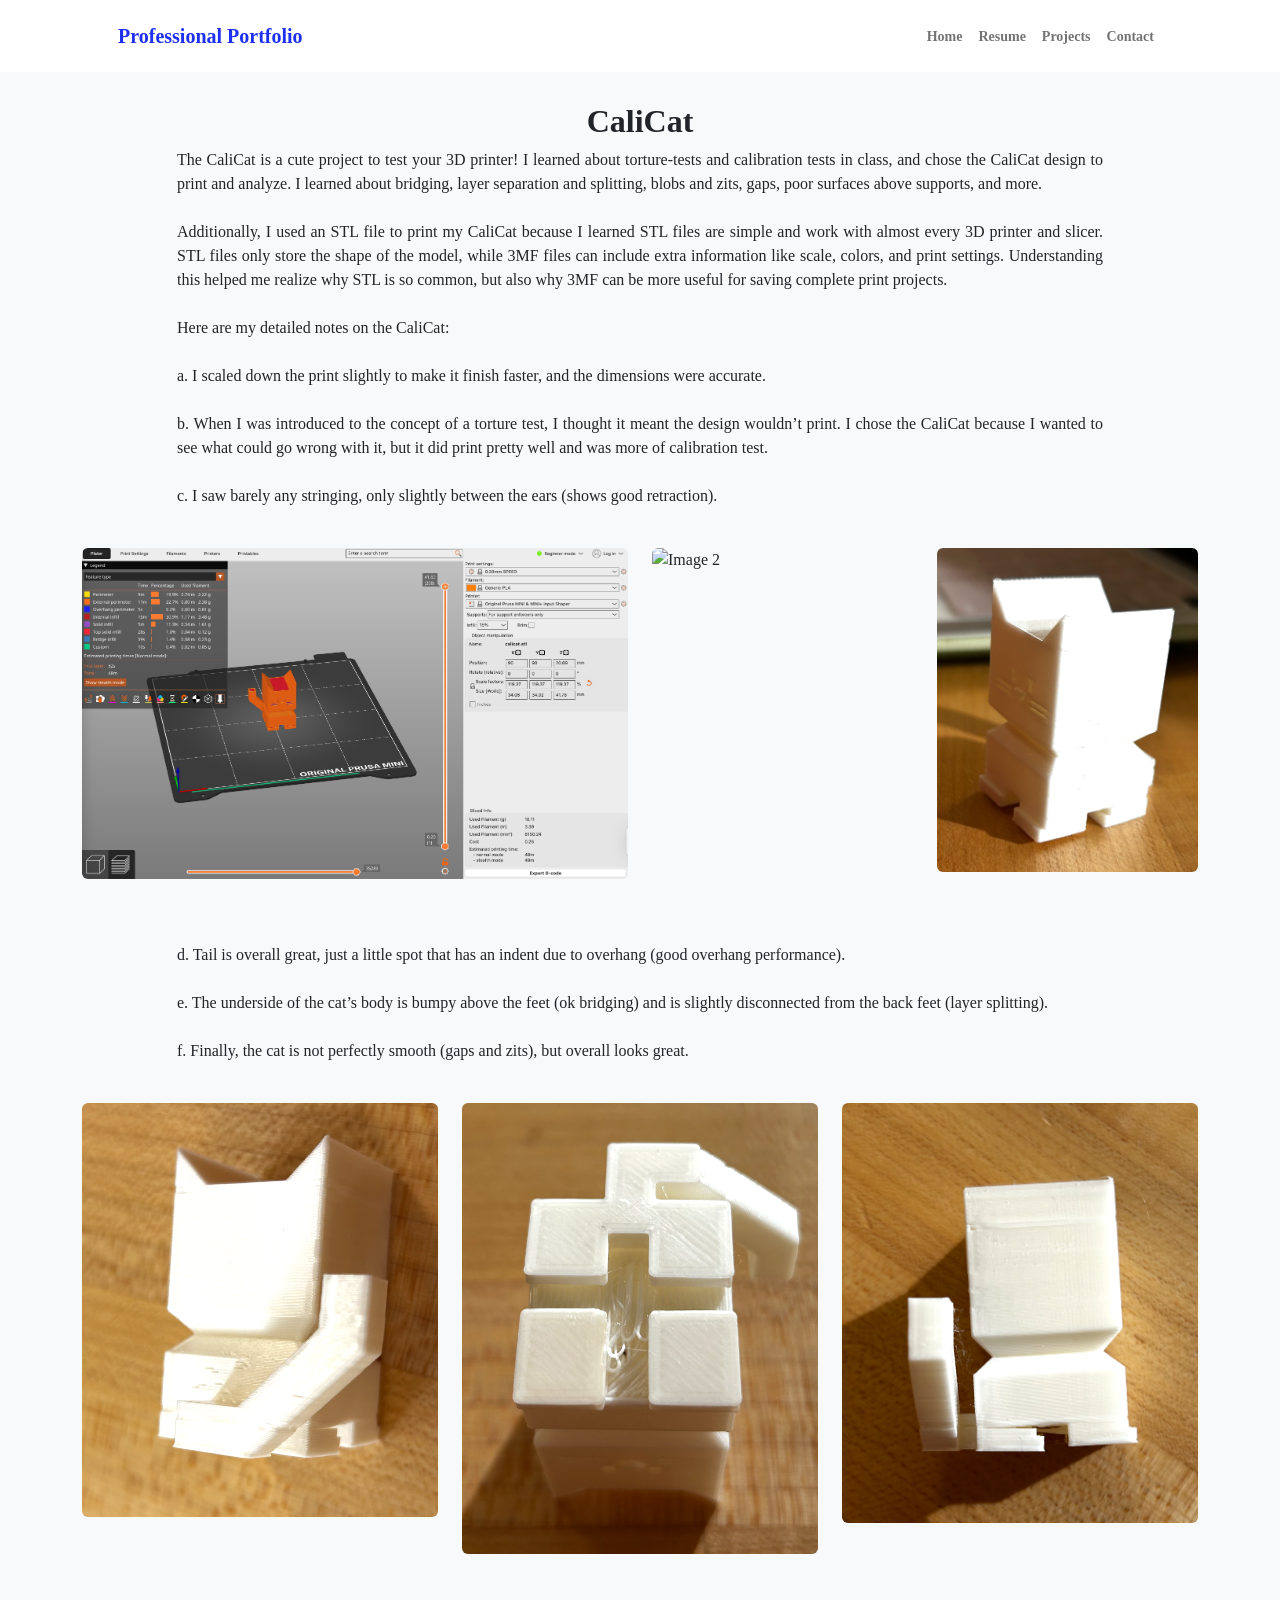
==== commit 81fe6f4c: "image zoom update" ====
--- a/project2.html
+++ b/project2.html
@@ -86,7 +86,9 @@
             <!-- IMAGE ROW 1 -->
             <div class="row mb-5">
                 <div class="col-md-6">
-                    <img src="assets/catpic2.png" class="img-fluid rounded mb-3" alt="Image 1">
+                    <a href="assets/catpic2.png" target="_blank">
+                        <img src="assets/catpic2.png" class="img-fluid rounded mb-3 clickable-img" alt="Image 1">
+                    </a>
                 </div>
                 <div class="col-md-3">
                     <img src="assets/catpic3.png" class="img-fluid rounded mb-3" alt="Image 2">
